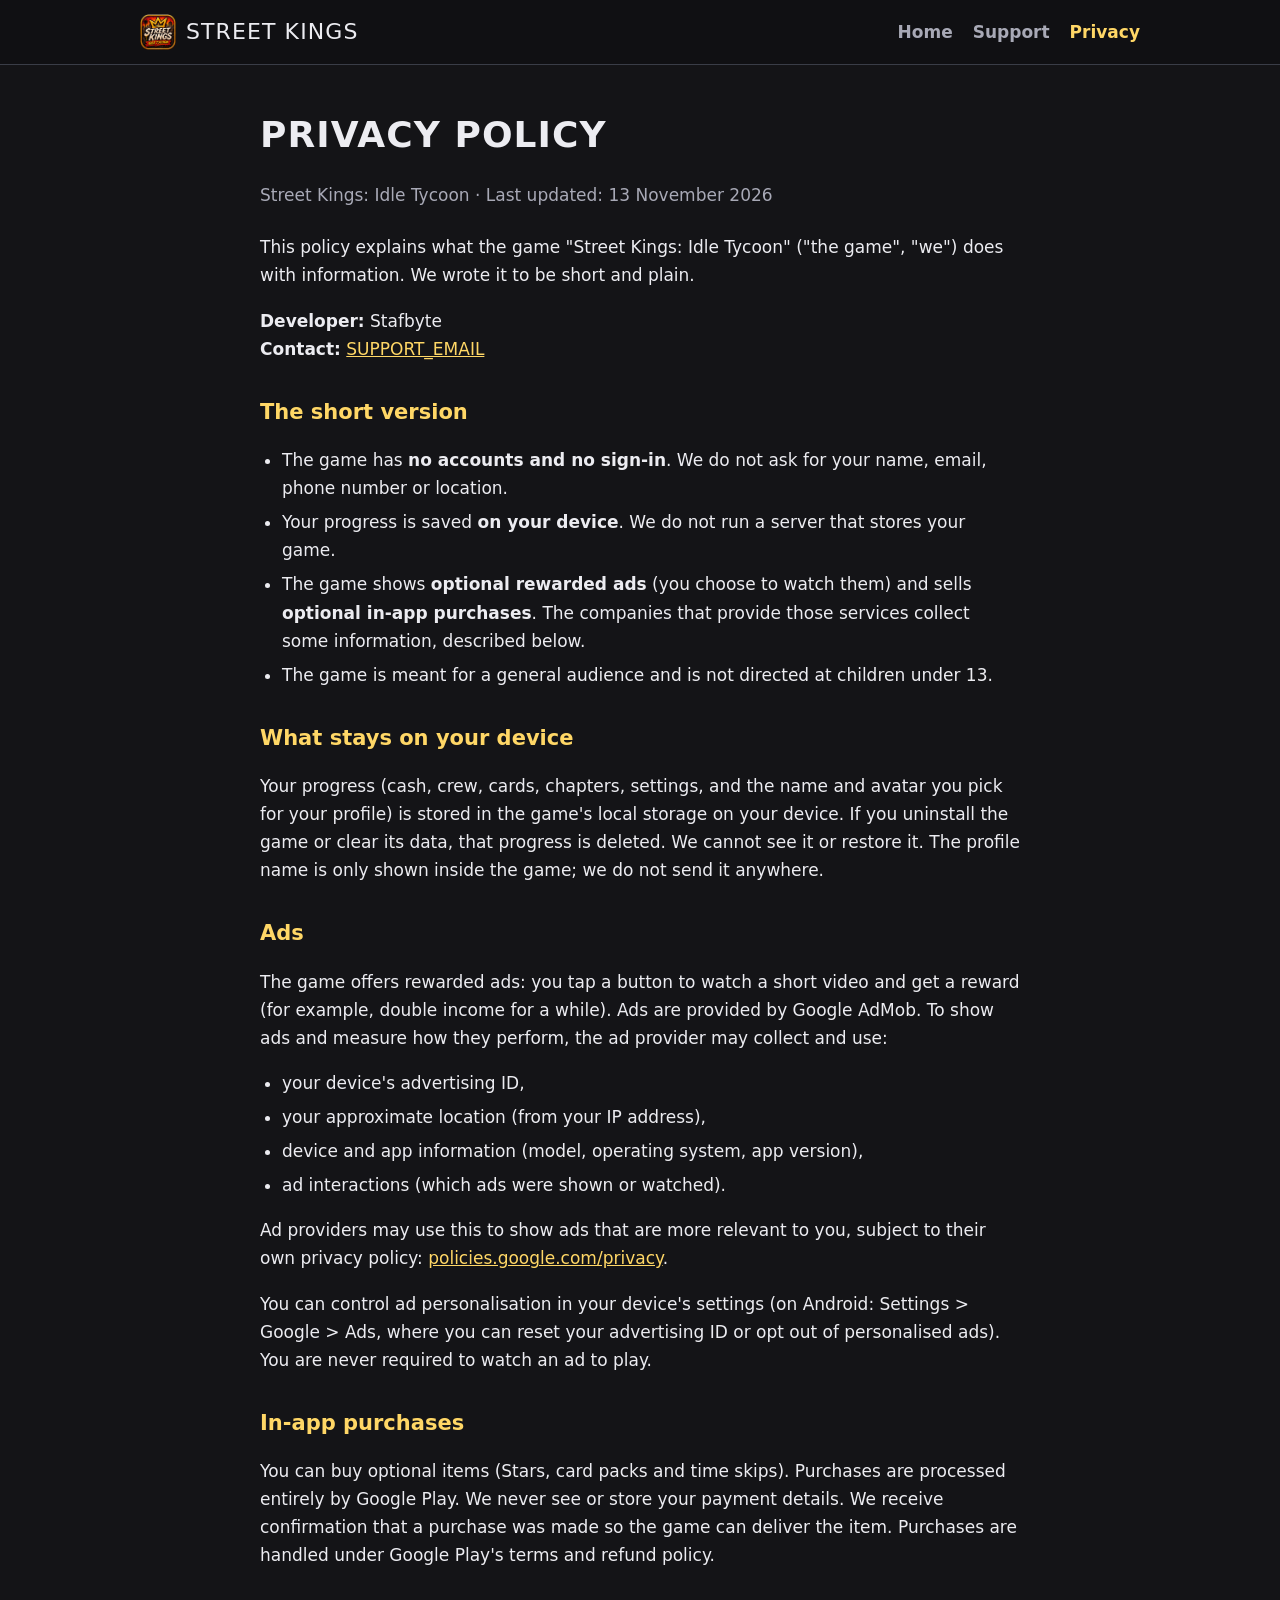
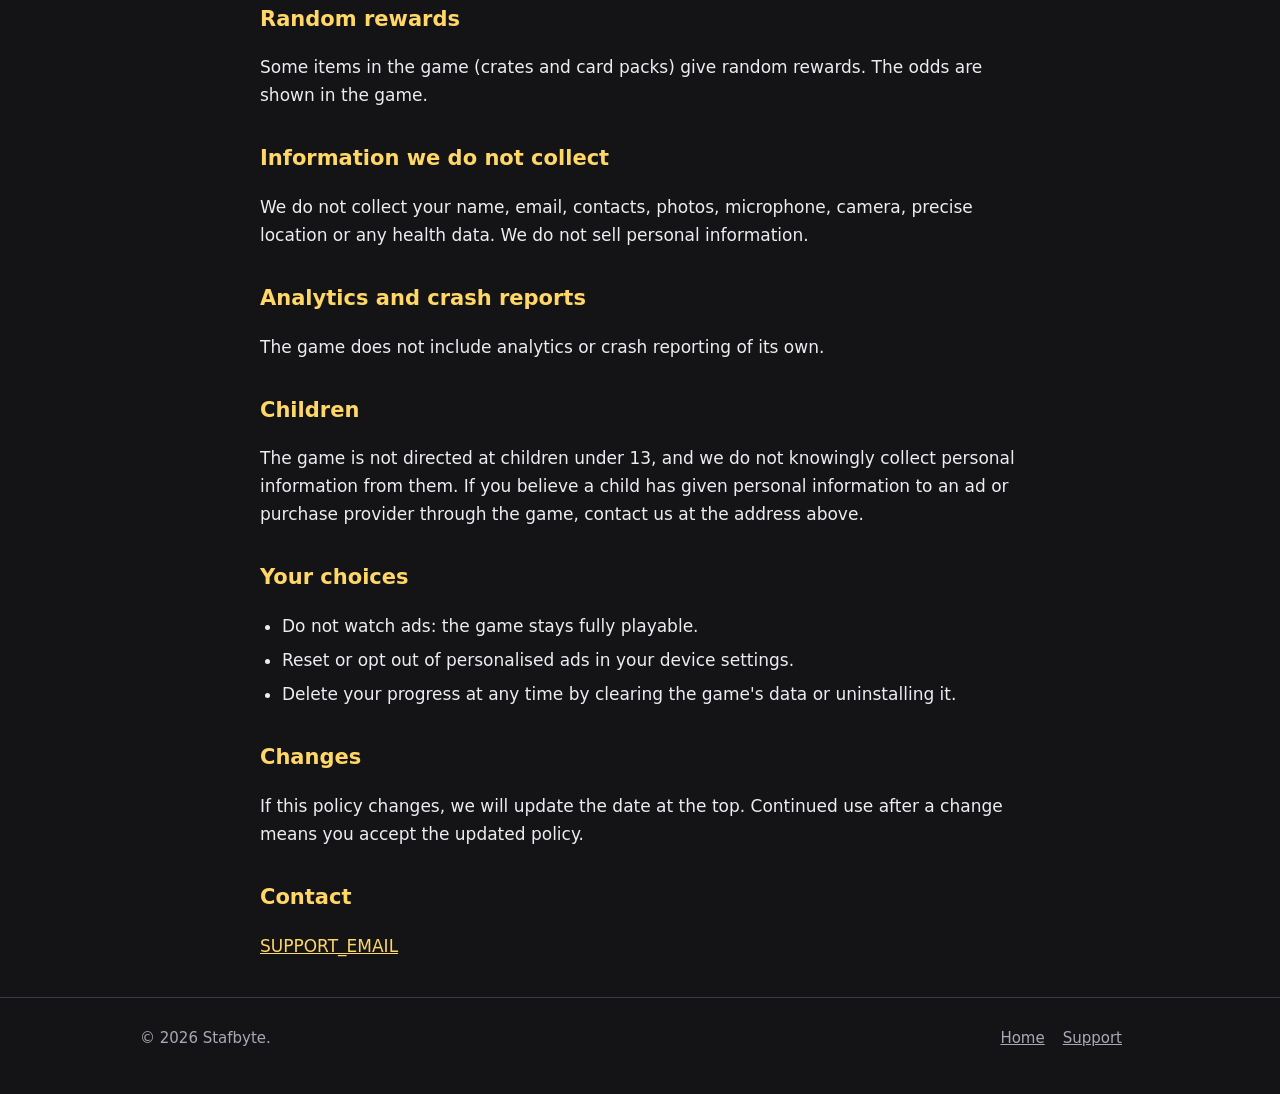
==== privacy.html @ 99f36170 "Street Kings website: home, support, privacy" ====
<!doctype html>
<html lang="en-GB">
<head>
<meta charset="utf-8">
<meta name="viewport" content="width=device-width, initial-scale=1">
<title>Privacy Policy - Street Kings: Idle Tycoon</title>
<meta name="description" content="Privacy policy for Street Kings: Idle Tycoon.">
<meta name="theme-color" content="#141417">
<link rel="icon" href="img/app-icon.png">
<link rel="stylesheet" href="style.css">
</head>
<body>
<header class="site"><div class="wrap">
  <a class="brand" href="./"><img src="img/app-icon.png" alt=""><span>Street Kings</span></a>
  <nav><a href="./">Home</a><a href="support.html">Support</a><a href="privacy.html" aria-current="page">Privacy</a></nav>
</div></header>
<main><div class="wrap doc">
  <h1>Privacy Policy</h1>
  <p class="meta">Street Kings: Idle Tycoon &middot; Last updated: 13 November 2026</p>
  <p>This policy explains what the game "Street Kings: Idle Tycoon" ("the game", "we") does with information. We wrote it to be short and plain.</p>
  <p><strong>Developer:</strong> Stafbyte<br><strong>Contact:</strong> <a href="mailto:SUPPORT_EMAIL">SUPPORT_EMAIL</a></p>

  <h2>The short version</h2>
  <ul>
    <li>The game has <strong>no accounts and no sign-in</strong>. We do not ask for your name, email, phone number or location.</li>
    <li>Your progress is saved <strong>on your device</strong>. We do not run a server that stores your game.</li>
    <li>The game shows <strong>optional rewarded ads</strong> (you choose to watch them) and sells <strong>optional in-app purchases</strong>. The companies that provide those services collect some information, described below.</li>
    <li>The game is meant for a general audience and is not directed at children under 13.</li>
  </ul>

  <h2>What stays on your device</h2>
  <p>Your progress (cash, crew, cards, chapters, settings, and the name and avatar you pick for your profile) is stored in the game's local storage on your device. If you uninstall the game or clear its data, that progress is deleted. We cannot see it or restore it. The profile name is only shown inside the game; we do not send it anywhere.</p>

  <h2>Ads</h2>
  <p>The game offers rewarded ads: you tap a button to watch a short video and get a reward (for example, double income for a while). Ads are provided by Google AdMob. To show ads and measure how they perform, the ad provider may collect and use:</p>
  <ul>
    <li>your device's advertising ID,</li>
    <li>your approximate location (from your IP address),</li>
    <li>device and app information (model, operating system, app version),</li>
    <li>ad interactions (which ads were shown or watched).</li>
  </ul>
  <p>Ad providers may use this to show ads that are more relevant to you, subject to their own privacy policy: <a href="https://policies.google.com/privacy">policies.google.com/privacy</a>.</p>
  <p>You can control ad personalisation in your device's settings (on Android: Settings &gt; Google &gt; Ads, where you can reset your advertising ID or opt out of personalised ads). You are never required to watch an ad to play.</p>

  <h2>In-app purchases</h2>
  <p>You can buy optional items (Stars, card packs and time skips). Purchases are processed entirely by Google Play. We never see or store your payment details. We receive confirmation that a purchase was made so the game can deliver the item. Purchases are handled under Google Play's terms and refund policy.</p>

  <h2>Random rewards</h2>
  <p>Some items in the game (crates and card packs) give random rewards. The odds are shown in the game.</p>

  <h2>Information we do not collect</h2>
  <p>We do not collect your name, email, contacts, photos, microphone, camera, precise location or any health data. We do not sell personal information.</p>

  <h2>Analytics and crash reports</h2>
  <p>The game does not include analytics or crash reporting of its own.</p>

  <h2>Children</h2>
  <p>The game is not directed at children under 13, and we do not knowingly collect personal information from them. If you believe a child has given personal information to an ad or purchase provider through the game, contact us at the address above.</p>

  <h2>Your choices</h2>
  <ul>
    <li>Do not watch ads: the game stays fully playable.</li>
    <li>Reset or opt out of personalised ads in your device settings.</li>
    <li>Delete your progress at any time by clearing the game's data or uninstalling it.</li>
  </ul>

  <h2>Changes</h2>
  <p>If this policy changes, we will update the date at the top. Continued use after a change means you accept the updated policy.</p>

  <h2>Contact</h2>
  <p><a href="mailto:SUPPORT_EMAIL">SUPPORT_EMAIL</a></p>
</div></main>
<footer><div class="wrap">
  <div>&copy; 2026 Stafbyte.</div>
  <div><a href="./">Home</a><a href="support.html">Support</a></div>
</div></footer>
</body>
</html>
---- style.css ----
:root {
  --bg: #141417; --panel: #1f2026; --panel2: #2a2c35; --line: #3a3d47;
  --text: #ececf1; --muted: #a8a9b6; --gold: #f5b82e; --gold2: #ffd766; --link: #ffd766;
}
* { box-sizing: border-box; }
html { scroll-behavior: smooth; }
body { margin: 0; background: var(--bg); color: var(--text); font: 17px/1.65 system-ui, -apple-system, "Segoe UI", Roboto, sans-serif; }
a { color: var(--link); }
img { max-width: 100%; height: auto; display: block; }
.wrap { max-width: 1040px; margin: 0 auto; padding: 0 20px; }
header.site { border-bottom: 1px solid var(--line); background: #101013; position: sticky; top: 0; z-index: 5; }
header.site .wrap { display: flex; align-items: center; justify-content: space-between; gap: 16px; height: 64px; }
header.site .brand { display: flex; align-items: center; gap: 10px; color: var(--text); text-decoration: none; font-family: Impact, "Arial Black", system-ui; text-transform: uppercase; font-size: 22px; letter-spacing: .05em; }
header.site .brand img { width: 36px; height: 36px; border-radius: 8px; }
nav a { color: var(--muted); text-decoration: none; margin-left: 20px; font-weight: 600; }
nav a:hover, nav a[aria-current] { color: var(--gold2); }
.hero { padding: 56px 0 40px; background: radial-gradient(ellipse at 70% 0%, #3a2d0c 0%, rgba(20,20,23,0) 60%); }
.hero .wrap { display: grid; grid-template-columns: 1.1fr .9fr; gap: 40px; align-items: center; }
.hero .logo { width: min(380px, 80%); margin-bottom: 26px; }
.hero h1 { font-family: Impact, "Arial Black", system-ui; font-weight: 800; text-transform: uppercase; font-size: 38px; line-height: 1.1; letter-spacing: .02em; margin: 0 0 14px; }
.hero p.lead { font-size: 19px; color: #d8d8e0; margin: 0 0 24px; }
.btn { display: inline-block; padding: 12px 22px; border-radius: 10px; font-weight: 700; text-decoration: none; border: 2px solid var(--gold); background: var(--gold); color: #1a1405; }
.btn.ghost { background: transparent; color: var(--gold2); }
.btn[aria-disabled="true"] { opacity: .55; cursor: default; }
.badge { font-size: 14px; color: var(--muted); margin-top: 10px; }
.phone { justify-self: center; width: min(300px, 80%); border: 3px solid #000; border-radius: 28px; overflow: hidden; box-shadow: 0 0 0 2px var(--line), 0 20px 50px rgba(0,0,0,.6); }
section { padding: 44px 0; }
section h2 { font-family: Impact, "Arial Black", system-ui; font-weight: 800; text-transform: uppercase; letter-spacing: .04em; font-size: 28px; margin: 0 0 18px; color: var(--gold2); }
.grid3 { display: grid; grid-template-columns: repeat(3, 1fr); gap: 18px; }
.card { background: var(--panel); border: 1px solid var(--line); border-radius: 14px; padding: 20px; }
.card h3 { margin: 0 0 8px; font-size: 18px; }
.card p { margin: 0; color: var(--muted); }
.shots { display: grid; grid-template-columns: repeat(4, 1fr); gap: 16px; }
.shots img { aspect-ratio: 390 / 844; object-fit: cover; object-position: top; width: 100%; border-radius: 14px; border: 2px solid #000; box-shadow: 0 0 0 1px var(--line); }
.banners { display: grid; grid-template-columns: repeat(3, 1fr); gap: 14px; margin-top: 18px; }
.banners img { border-radius: 10px; border: 1px solid var(--line); }
footer { border-top: 1px solid var(--line); padding: 28px 0 44px; color: var(--muted); font-size: 15px; }
footer .wrap { display: flex; flex-wrap: wrap; gap: 14px 28px; justify-content: space-between; }
footer a { color: var(--muted); margin-right: 18px; }
.doc { padding: 40px 0 20px; max-width: 760px; }
.doc h1 { font-family: Impact, "Arial Black", system-ui; font-weight: 800; text-transform: uppercase; letter-spacing: .03em; font-size: 36px; margin: 0 0 6px; }
.doc h2 { font-size: 21px; color: var(--gold2); font-family: system-ui; margin: 32px 0 8px; }
.doc ul { padding-left: 22px; } .doc li { margin: 6px 0; }
.doc .meta { color: var(--muted); margin-bottom: 24px; }
details { background: var(--panel); border: 1px solid var(--line); border-radius: 12px; padding: 14px 18px; margin: 10px 0; }
summary { cursor: pointer; font-weight: 700; }
details p { color: var(--muted); margin: 10px 0 0; }
@media (max-width: 820px) {
  .hero .wrap { grid-template-columns: 1fr; } .grid3, .banners { grid-template-columns: 1fr; }
  .shots { grid-template-columns: repeat(2, 1fr); } nav a { margin-left: 14px; font-size: 15px; }
  .hero h1 { font-size: 30px; } header.site .brand span { display: none; }
}
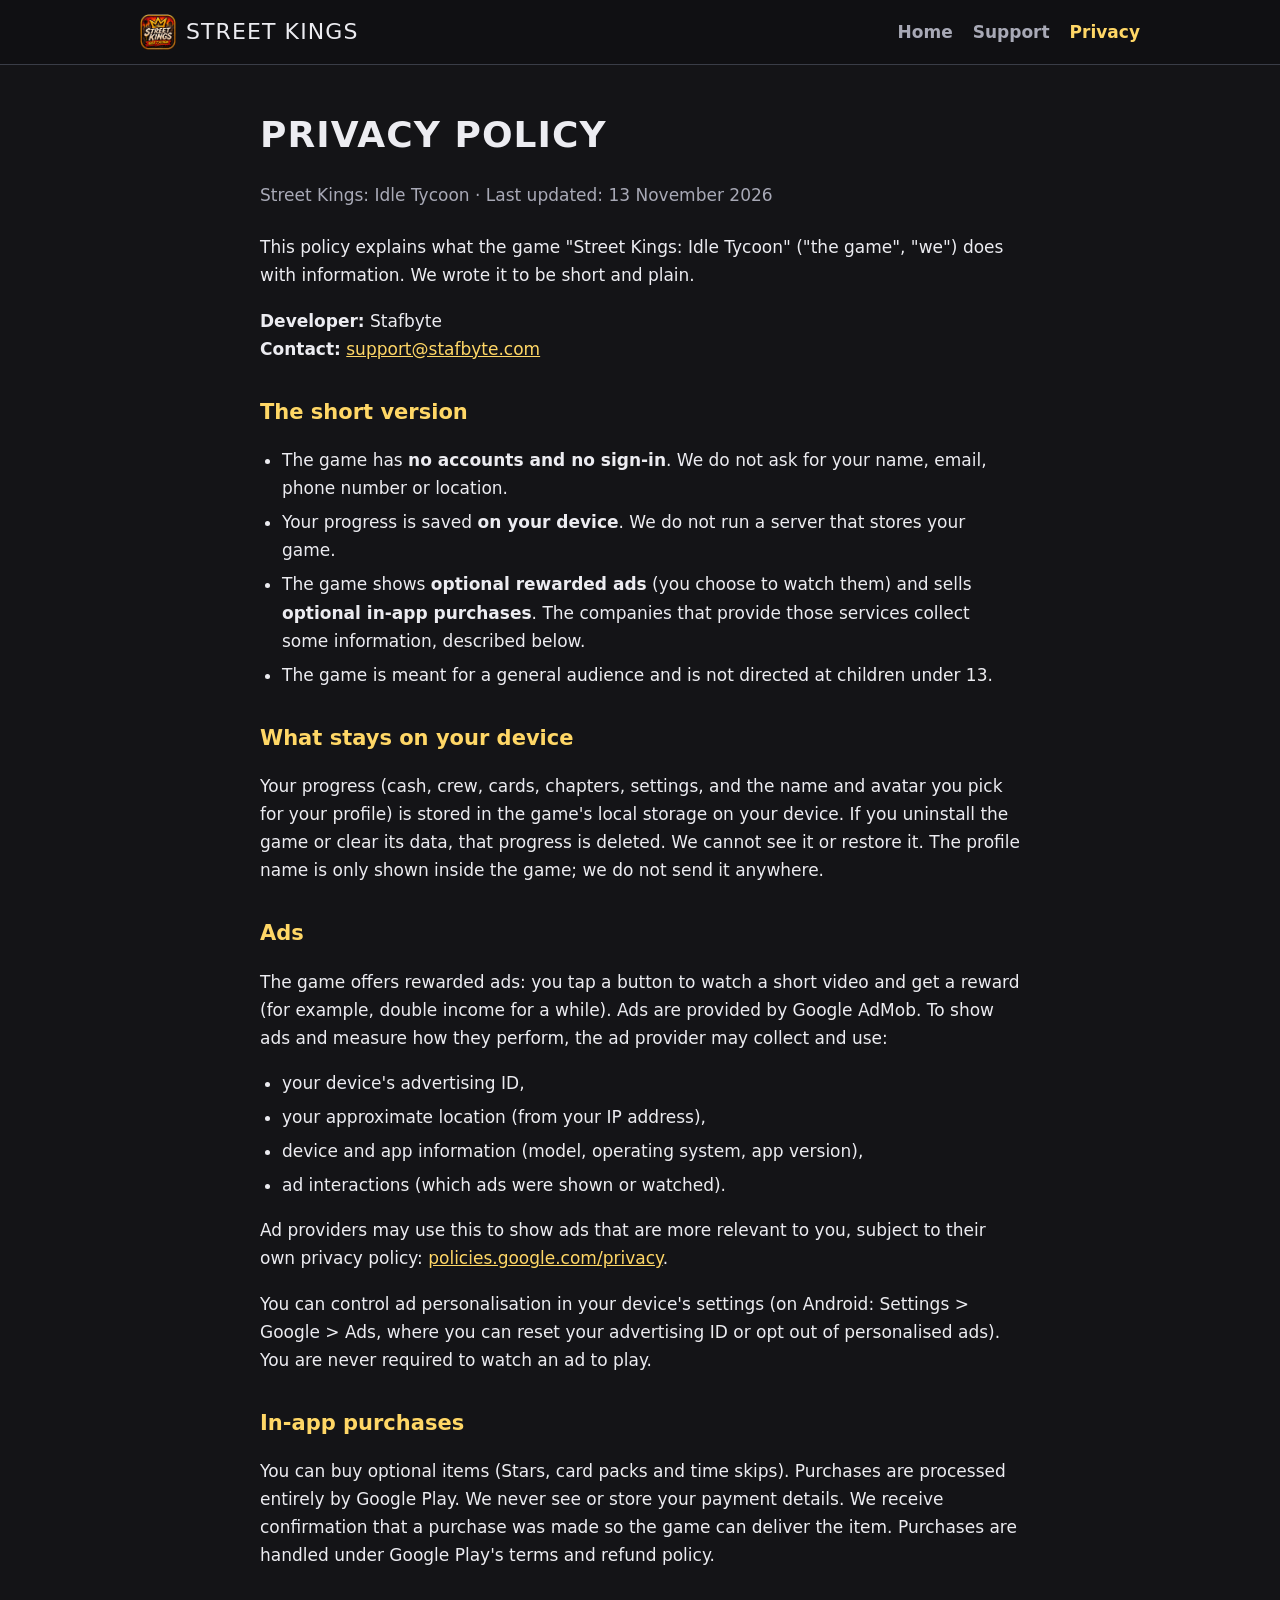
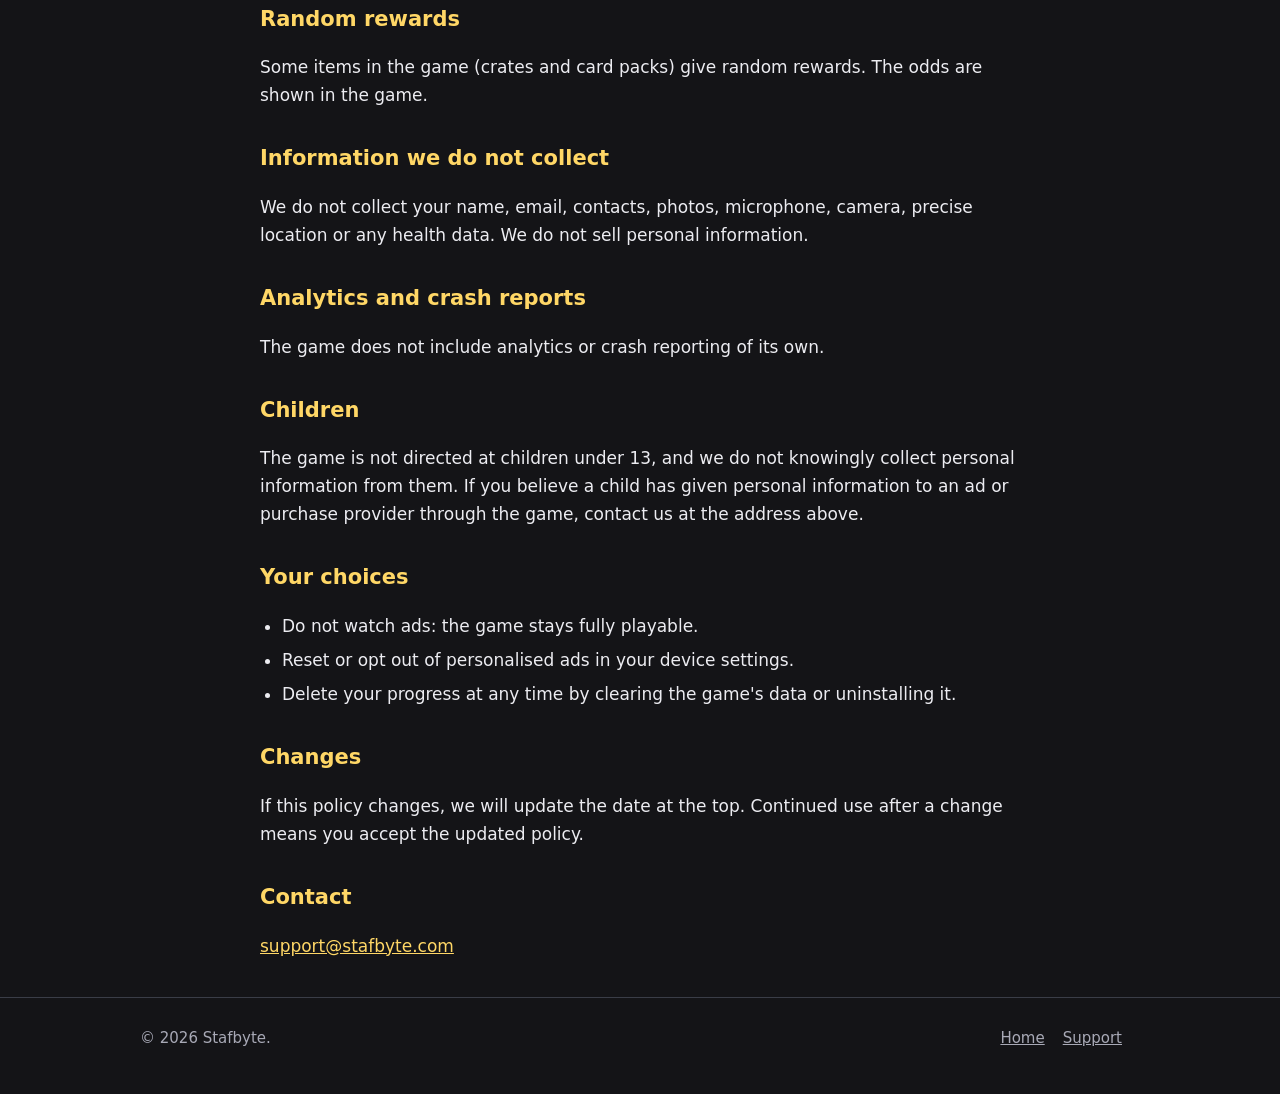
==== commit eb736398: "Add contact email" ====
--- a/privacy.html
+++ b/privacy.html
@@ -18,7 +18,7 @@
   <h1>Privacy Policy</h1>
   <p class="meta">Street Kings: Idle Tycoon &middot; Last updated: 13 November 2026</p>
   <p>This policy explains what the game "Street Kings: Idle Tycoon" ("the game", "we") does with information. We wrote it to be short and plain.</p>
-  <p><strong>Developer:</strong> Stafbyte<br><strong>Contact:</strong> <a href="mailto:SUPPORT_EMAIL">SUPPORT_EMAIL</a></p>
+  <p><strong>Developer:</strong> Stafbyte<br><strong>Contact:</strong> <a href="mailto:support@stafbyte.com">support@stafbyte.com</a></p>
 
   <h2>The short version</h2>
   <ul>
@@ -68,7 +68,7 @@
   <p>If this policy changes, we will update the date at the top. Continued use after a change means you accept the updated policy.</p>
 
   <h2>Contact</h2>
-  <p><a href="mailto:SUPPORT_EMAIL">SUPPORT_EMAIL</a></p>
+  <p><a href="mailto:support@stafbyte.com">support@stafbyte.com</a></p>
 </div></main>
 <footer><div class="wrap">
   <div>&copy; 2026 Stafbyte.</div>
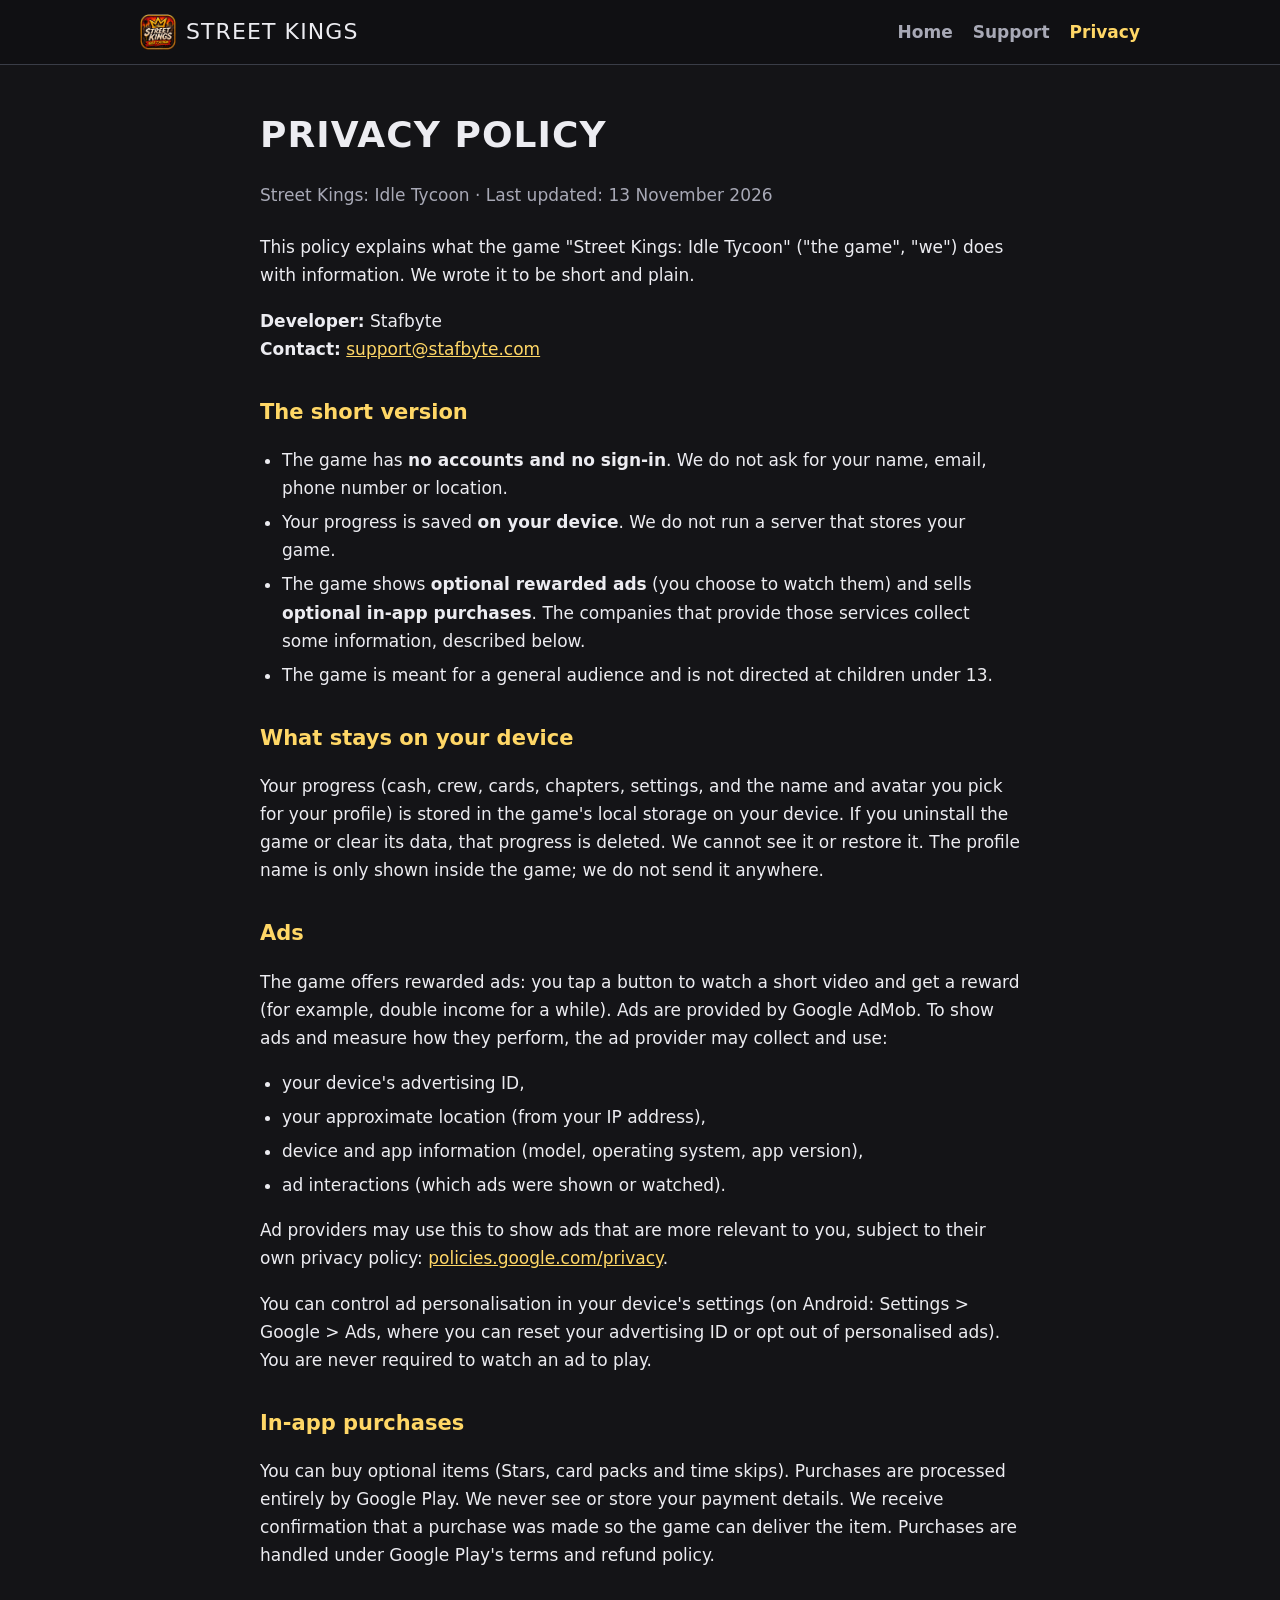
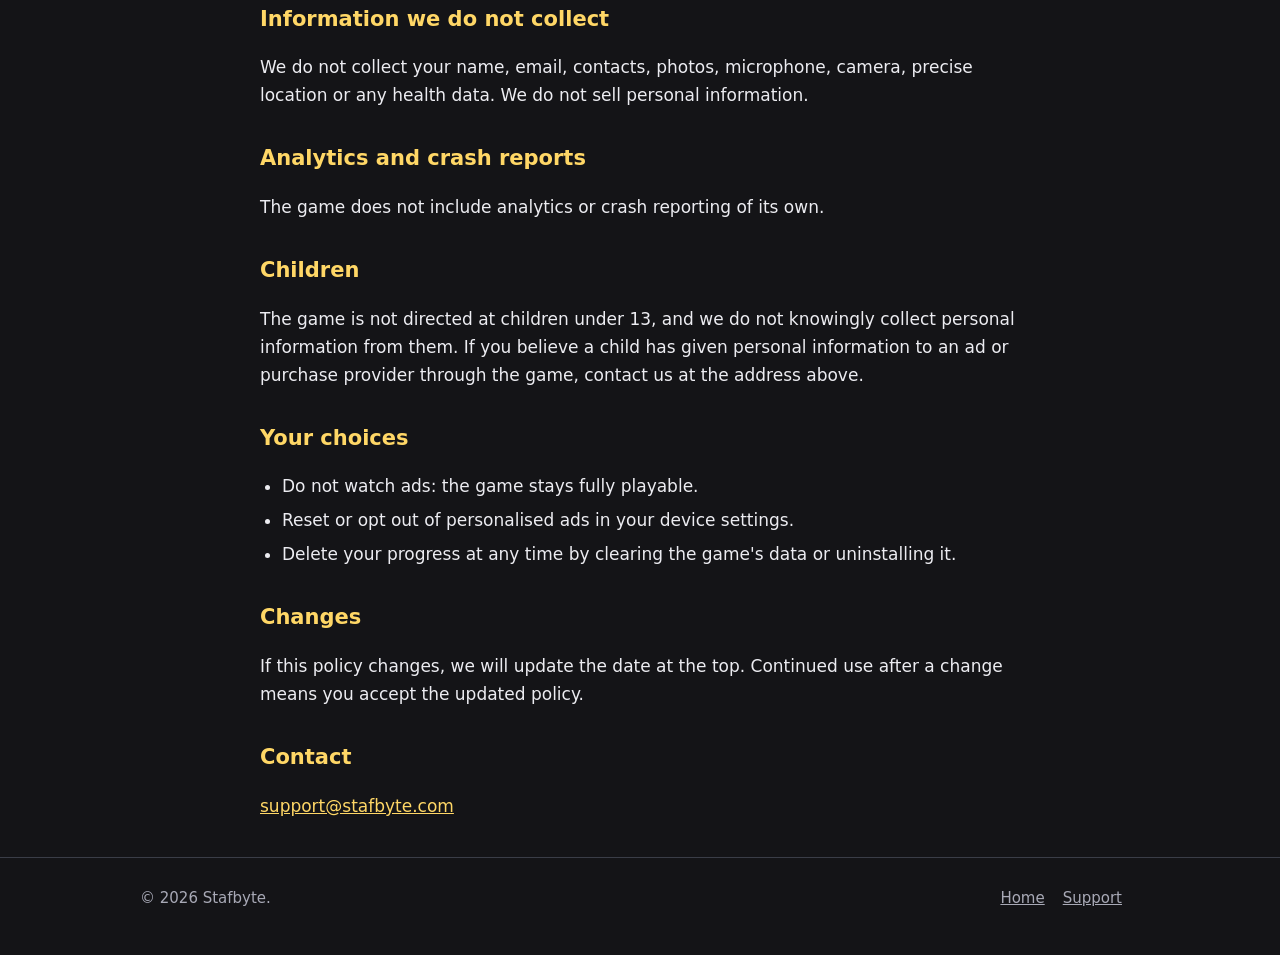
==== commit 4b4d266d: "Privacy policy: remove random rewards section" ====
--- a/privacy.html
+++ b/privacy.html
@@ -45,9 +45,6 @@
   <h2>In-app purchases</h2>
   <p>You can buy optional items (Stars, card packs and time skips). Purchases are processed entirely by Google Play. We never see or store your payment details. We receive confirmation that a purchase was made so the game can deliver the item. Purchases are handled under Google Play's terms and refund policy.</p>
 
-  <h2>Random rewards</h2>
-  <p>Some items in the game (crates and card packs) give random rewards. The odds are shown in the game.</p>
-
   <h2>Information we do not collect</h2>
   <p>We do not collect your name, email, contacts, photos, microphone, camera, precise location or any health data. We do not sell personal information.</p>
 
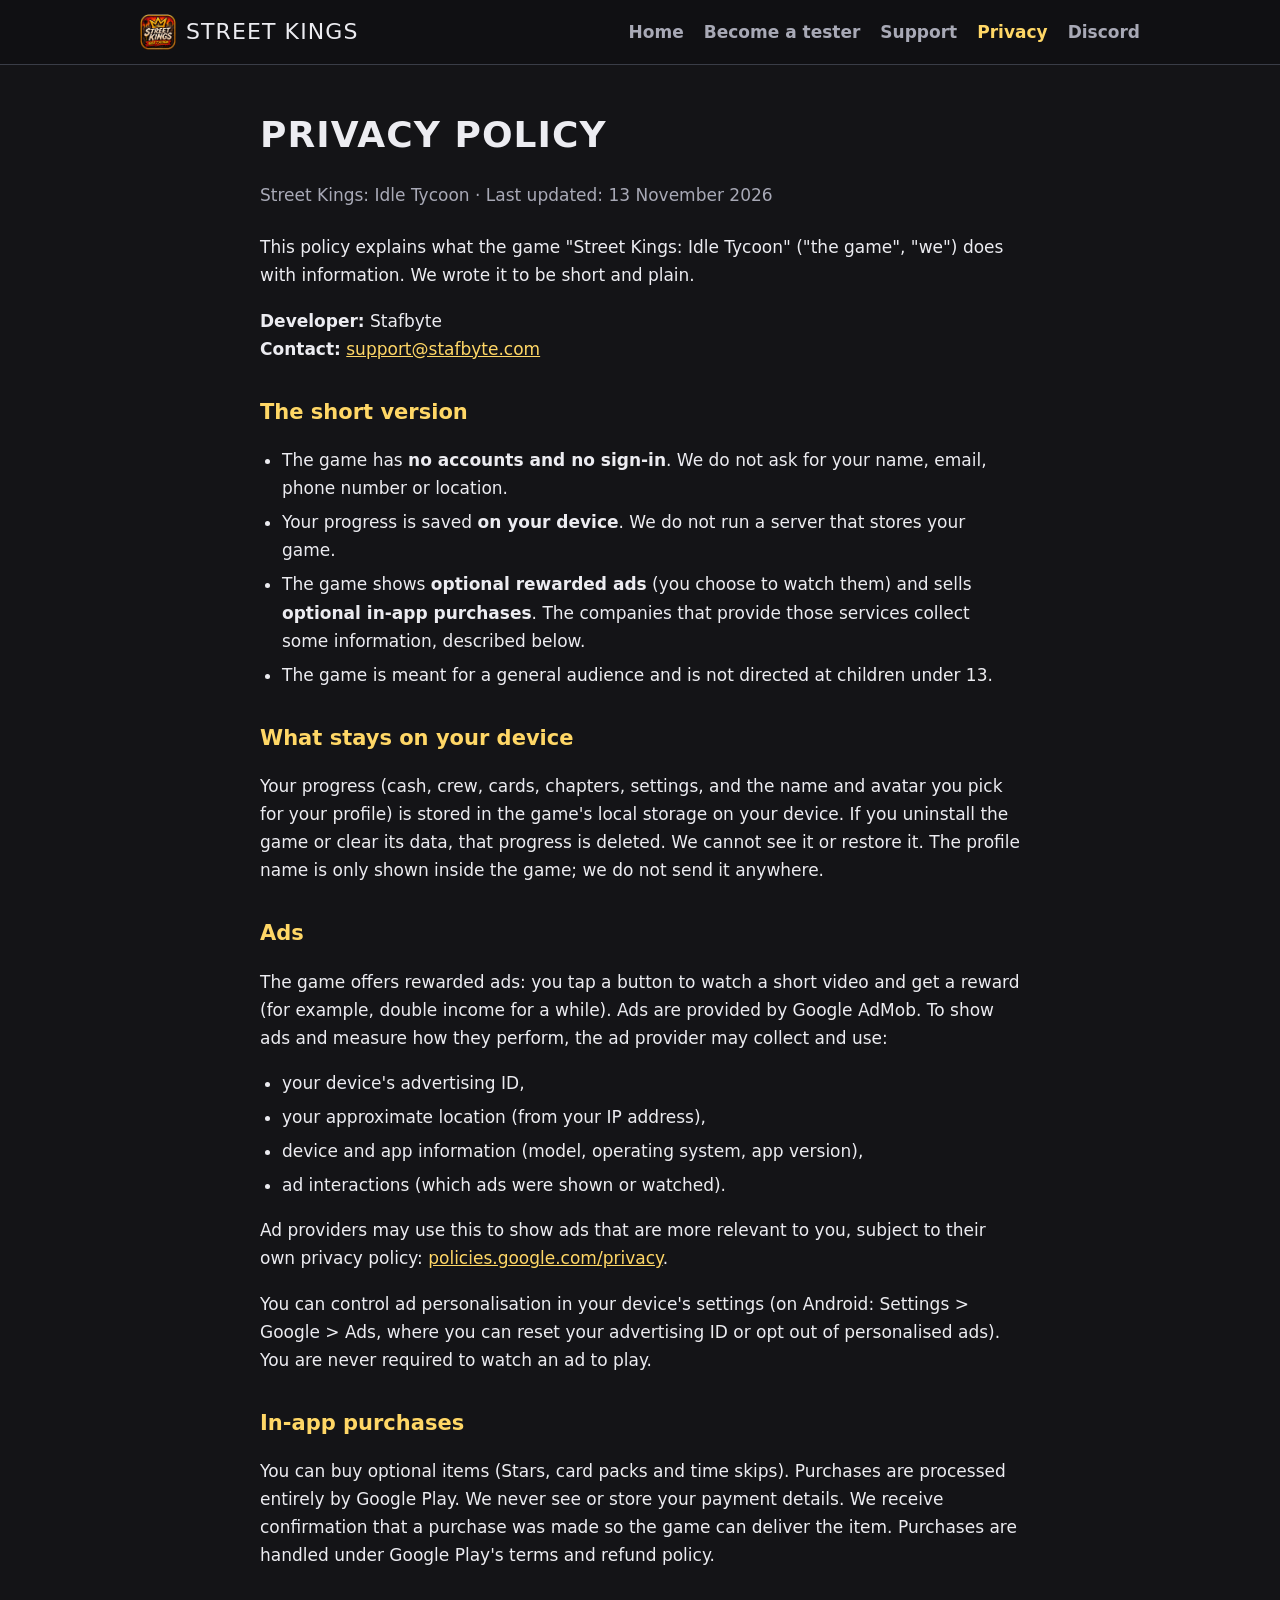
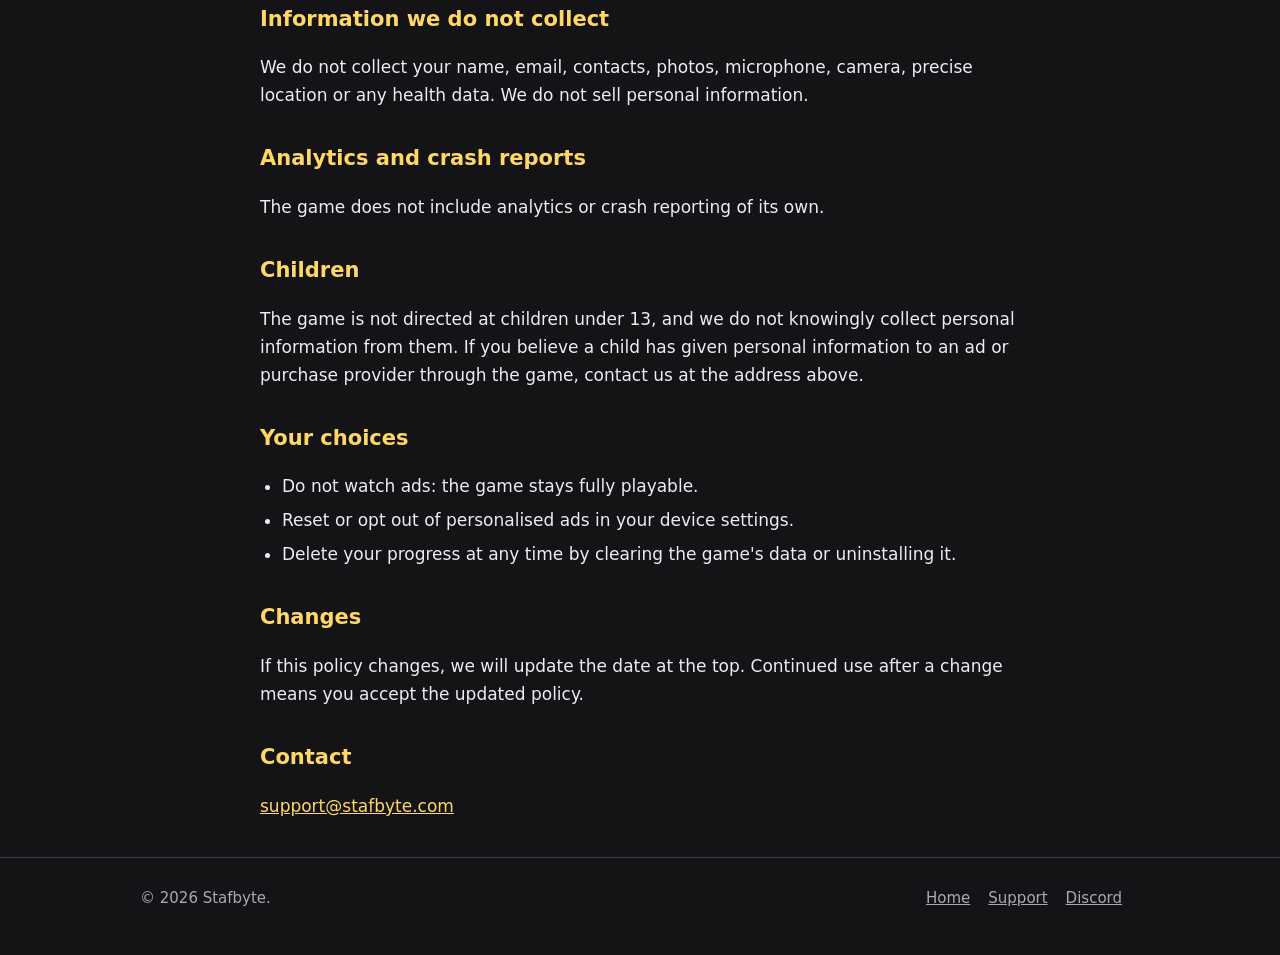
==== commit 1aba37bb: "Add Become a tester page and Discord links" ====
--- a/privacy.html
+++ b/privacy.html
@@ -12,7 +12,7 @@
 <body>
 <header class="site"><div class="wrap">
   <a class="brand" href="./"><img src="img/app-icon.png" alt=""><span>Street Kings</span></a>
-  <nav><a href="./">Home</a><a href="support.html">Support</a><a href="privacy.html" aria-current="page">Privacy</a></nav>
+  <nav><a href="./">Home</a><a href="testers.html">Become a tester</a><a href="support.html">Support</a><a href="privacy.html" aria-current="page">Privacy</a><a href="https://discord.gg/XURKJn7upJ">Discord</a></nav>
 </div></header>
 <main><div class="wrap doc">
   <h1>Privacy Policy</h1>
@@ -69,7 +69,7 @@
 </div></main>
 <footer><div class="wrap">
   <div>&copy; 2026 Stafbyte.</div>
-  <div><a href="./">Home</a><a href="support.html">Support</a></div>
+  <div><a href="./">Home</a><a href="support.html">Support</a><a href="https://discord.gg/XURKJn7upJ">Discord</a></div>
 </div></footer>
 </body>
 </html>
